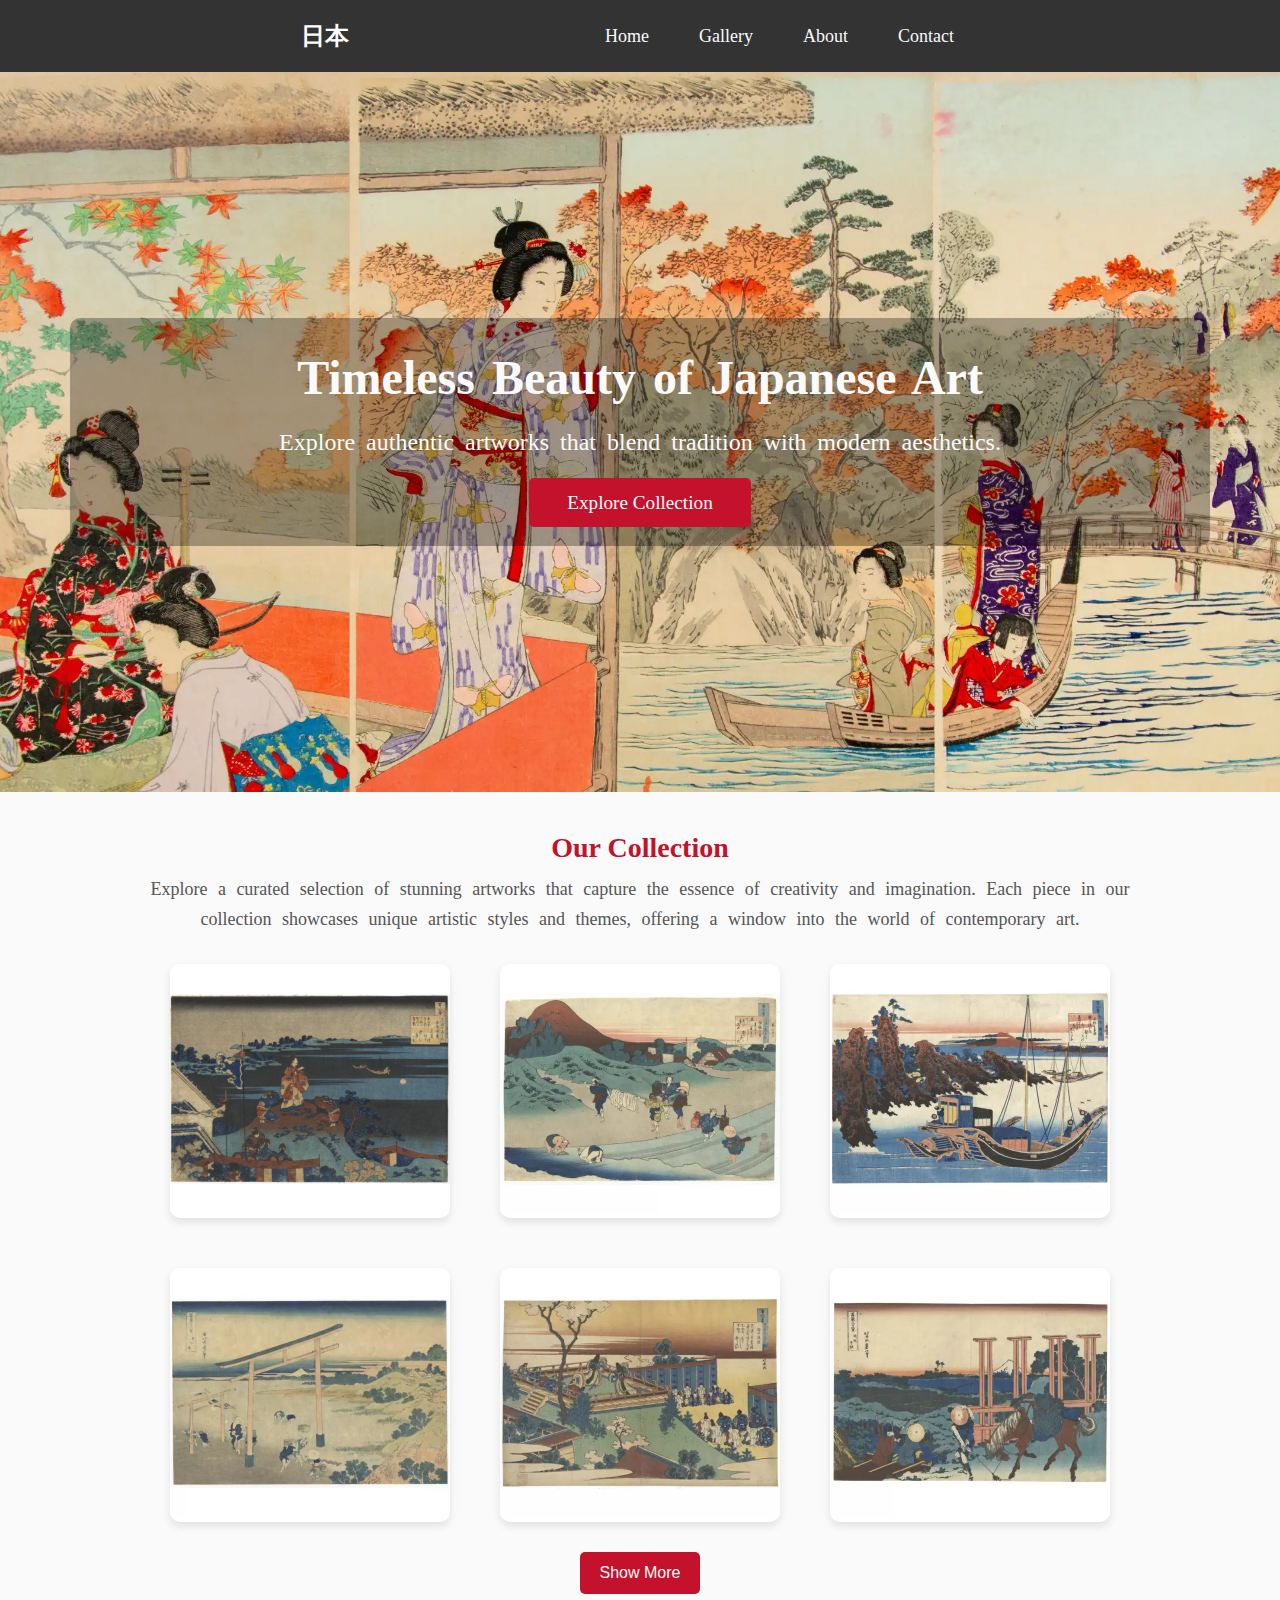
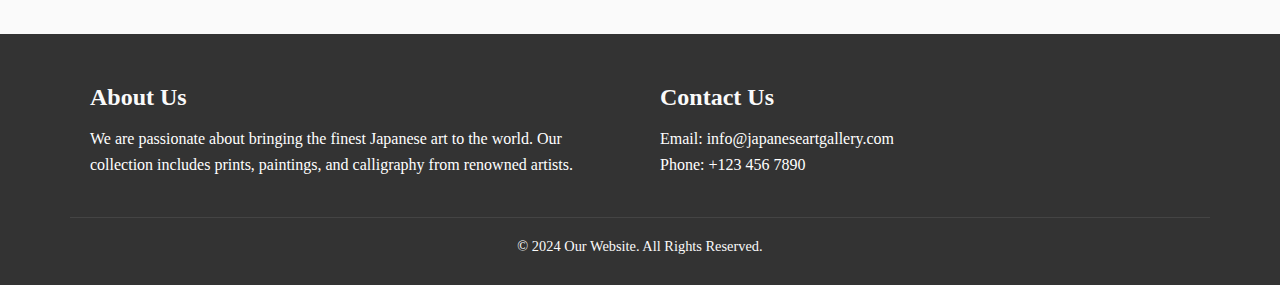
==== index.html @ 6b4b5d24 "home page done !" ====
<!DOCTYPE html>
<html lang="en">
<head>
    <meta charset="UTF-8">
    <meta name="viewport" content="width=device-width, initial-scale=1.0">
    <link rel="stylesheet" href="style.css">
    <link rel="stylesheet" href="css/all.css">
    <link rel="stylesheet" href="css/all.min.css">
    <title>JapArt</title>
    <link rel="stylesheet" href="https://cdnjs.cloudflare.com/ajax/libs/font-awesome/4.7.0/css/font-awesome.min.css">
</head>
<body>
    <header>
        <div class="container">
            <nav>
                <div class="logo">
                    <h1>日本</h1>
                </div>
                <div class="lists">
                    <ul>
                        <li><a href="./index.html">Home</a></li>
                        <li><a href="./Gallery.html">Gallery</a></li>
                        <li><a href="./About.html">About</a></li>
                        <li><a href="./Contact.html">Contact</a></li>
                    </ul>
                </div>
            </nav>
        </div>
    </header>
    
    <main>
        <section id="home" class="hero">
            <div class="container">
                 <div class="hero-content">
                      <h2>Timeless Beauty of Japanese Art</h2>
                      <p>Explore authentic artworks that blend tradition with modern aesthetics.</p>
                      <a href="#collection" class="btn">Explore Collection</a>
                 </div>
            </div>
        </section>
        <section id="collection" class="gallery">
            <div class="container">
                <h2>Our Collection</h2>
            <p>Explore a curated selection of stunning artworks that capture the essence of creativity and imagination. Each piece in our collection showcases unique artistic styles and themes, offering a window into the world of contemporary art.</p>
            
            <div class="art-grid">
                <div class="art-item">
                    <img src="images/Coll1.jpeg" alt="Art 1">
                </div>
                <div class="art-item">
                    <img src="images/coll2.webp" alt="Art 2">
                </div>
                <div class="art-item">
                    <img src="images/coll3.webp" alt="Art 3">               
                </div>
                <div class="art-item">
                    <img src="images/coll4.webp" alt="Art 4">
                </div>
    
                <div class="art-item">
                    <img src="images/coll5.webp" alt="Art 5">
                </div>
                <div class="art-item">
                    <img src="images/coll6.webp" alt="Art 6">
                </div>
            </div>
            <div id="show-more">
                <button>Show More</button>
            </div>
            </div>
        </section>
    </main>
        <!-- Footer -->
        <footer>
            <div class="container">
                <div class="footer-content">
                    <div class="footer-section about">
                        <h3>About Us</h3>
                        <p>We are passionate about bringing the finest Japanese art to the world. Our collection includes prints, paintings, and calligraphy from renowned artists.</p>
                    </div>
    
                    <div class="footer-section contact">
                        <h3>Contact Us</h3>
                        <p>Email: info@japaneseartgallery.com</p>
                        <p>Phone: +123 456 7890</p>
                    </div>
                </div>
                <div class="footer-bottom">
                    <p>&copy; 2024 Our Website. All Rights Reserved.</p>
                </div>
            </div>
        </footer>
    
</body>
</html>
---- style.css ----
:root{
    --PrimaryColor: #333333 ;
    --SecondColor : #C4122C ;
    --ThirdColor : #FAFAFA;
    --Bar : 72px ;
}

*{
    padding: 0;
    margin: 0;
    box-sizing: border-box;
}
body{
    font-family: 'Montserrat';
}
Header{
    background-color: #333333;
    color: var(--ThirdColor);
    width: 100%;
}

.container{
    padding-left: 15px;
    padding-right: 15px;
    margin-left: auto;
    margin-right: auto;
  
}

.container nav{
    display: flex;
    justify-content: space-evenly;
    flex-wrap: wrap;
    align-items: center;
    align-content: flex-start;
    padding-inline: 0px;   
    font-size: 18px;
}

nav .logo h1{
    padding-block: 20px;
    color: white;
    font-size: 24px;
    font-weight: bold;
}
nav .lists ul{
    list-style: none;
    display: flex;
    align-items: center;
}
nav .lists ul li{
    position: relative;
    height: var(--Bar);    
    display: flex;
    align-items: center;
    padding-inline: 25px;
    transition: color 0.3s ease, background-color 0.3s ease;
    cursor: pointer;
}
nav .lists ul li a{
    text-decoration: none;
    color : var(--ThirdColor) ;
}

nav .lists ul li:hover{
    color: #FAFAFA; 
    background-color: var(--SecondColor); 
    border-radius: 5px;
}
nav .lists ul li::after{
    content: " ";
    position: absolute;
    height: 3px;
    width: 0px;
    background-color: var(--ThirdColor);
    top: 0;
    left: 0;
    transition: 0.3s ;
}
nav .lists ul li:hover::after{
    width: 100%;
}

/* main */
main{
    font-family: 'Montserrat';
}
/*  hero section */ 
.hero {
    height: 80vh;
    background-image: url('images/autumn-1.webp');
    background-size: cover;
    background-position: center;
    display: flex;
    justify-content: center;
    align-items: center;
    color: var(--ThirdColor);
    text-align: center;
}
.hero-content {
    background-color: rgba(0, 0, 0, 0.3);
    padding: 2rem; 
    border-radius: 10px;
}
.hero h2 {
    font-size: 3rem;
    margin-bottom: 0.5em;
    word-spacing: 5px;
}
.hero p {
    font-size: 1.5em;
    margin-bottom: 1.5em;
    word-spacing: 5px;
}

.btn {
    background-color: var(--SecondColor);
    color: white;
    padding: 0.75em 2em;
    border-radius: 5px;
    text-decoration: none;
    font-size: 1.2em;
}

.btn:hover {
    background-color: #99f5;
}
/* end hero section */
/* Gallery section */

section#collection {
    padding: 40px;
    text-align: center;
    background-color: #FAFAFA; /* light sea color */
}

#collection h2 {
    color: var(--SecondColor);
    font-size: 28px;
    margin-bottom: 10px;
}

#collection p {
    font-size: 18px;
    color: #555;
    margin-bottom: 30px;
    max-width: 1000px;
    margin-left: auto;
    margin-right: auto;
    word-spacing: 6px; /* Adjust this value as needed */

    line-height: 30px;

}

.art-grid {
    display: flex;
    flex-wrap: wrap;
    justify-content: center;
    gap: 50px;
}

.art-item {
    width: 280px;
    background-color: white;
    border-radius: 10px;
    box-shadow: 0 4px 8px rgba(0, 0, 0, 0.1);
    overflow: hidden;
    transition: transform 0.3s ease, box-shadow 0.3s ease;
}

.art-item img {
    width: 100%;
    height: 250px;
    object-fit: cover;
}

.art-item:hover {
    transform: translateY(-10px);
    box-shadow: 0 8px 16px rgba(0, 0, 0, 0.2);
}

#show-more {
    margin-top: 30px;
}

#show-more button {
    background-color: var(--SecondColor);
    color: #FAFAFA;
    border: none;
    padding: 12px 20px;
    border-radius: 5px;
    font-size: 16px;
    cursor: pointer;
    transition: background-color 0.3s ease-in-out;
}
#show-more button:hover {
   color: var(--PrimaryColor);
   background-color: #e98796;
}
/* end Gallery section */

/* footer */ 
footer {
    background-color:var(--PrimaryColor) ;
    color: var(--ThirdColor);
    padding: 30px 0;
    font-family: 'Montserrat';
}

.footer-content {
    display: flex;
    justify-content: space-between;
    flex-wrap: wrap;
    margin-bottom: 20px;
}

.footer-section {
    flex: 1;
    padding: 20px;
}

.footer-section h3 {
    margin-bottom: 15px;
    font-size: 1.5em;
}

.footer-section p {
    color: #ffffff;
    font-size: 1em;
    line-height: 1.6;
}

.footer-bottom {
    text-align: center;
    padding-top: 20px;
    border-top: 1px solid #444;
}

footer p {
    margin: 0;
    font-size: 0.9em;
}


/* end footer */ 


/* responsivity */ 

/* Small */
@media (min-width: 768px) {
    .container {
      width: 750px;
    }
    
  }
  /* Medium */
 @media (min-width: 992px) {
    .container {
      width: 970px;
    }
  }
  /* Large */
  @media (min-width: 1200px) {
    .container {
      width: 1170px;
    }
  }
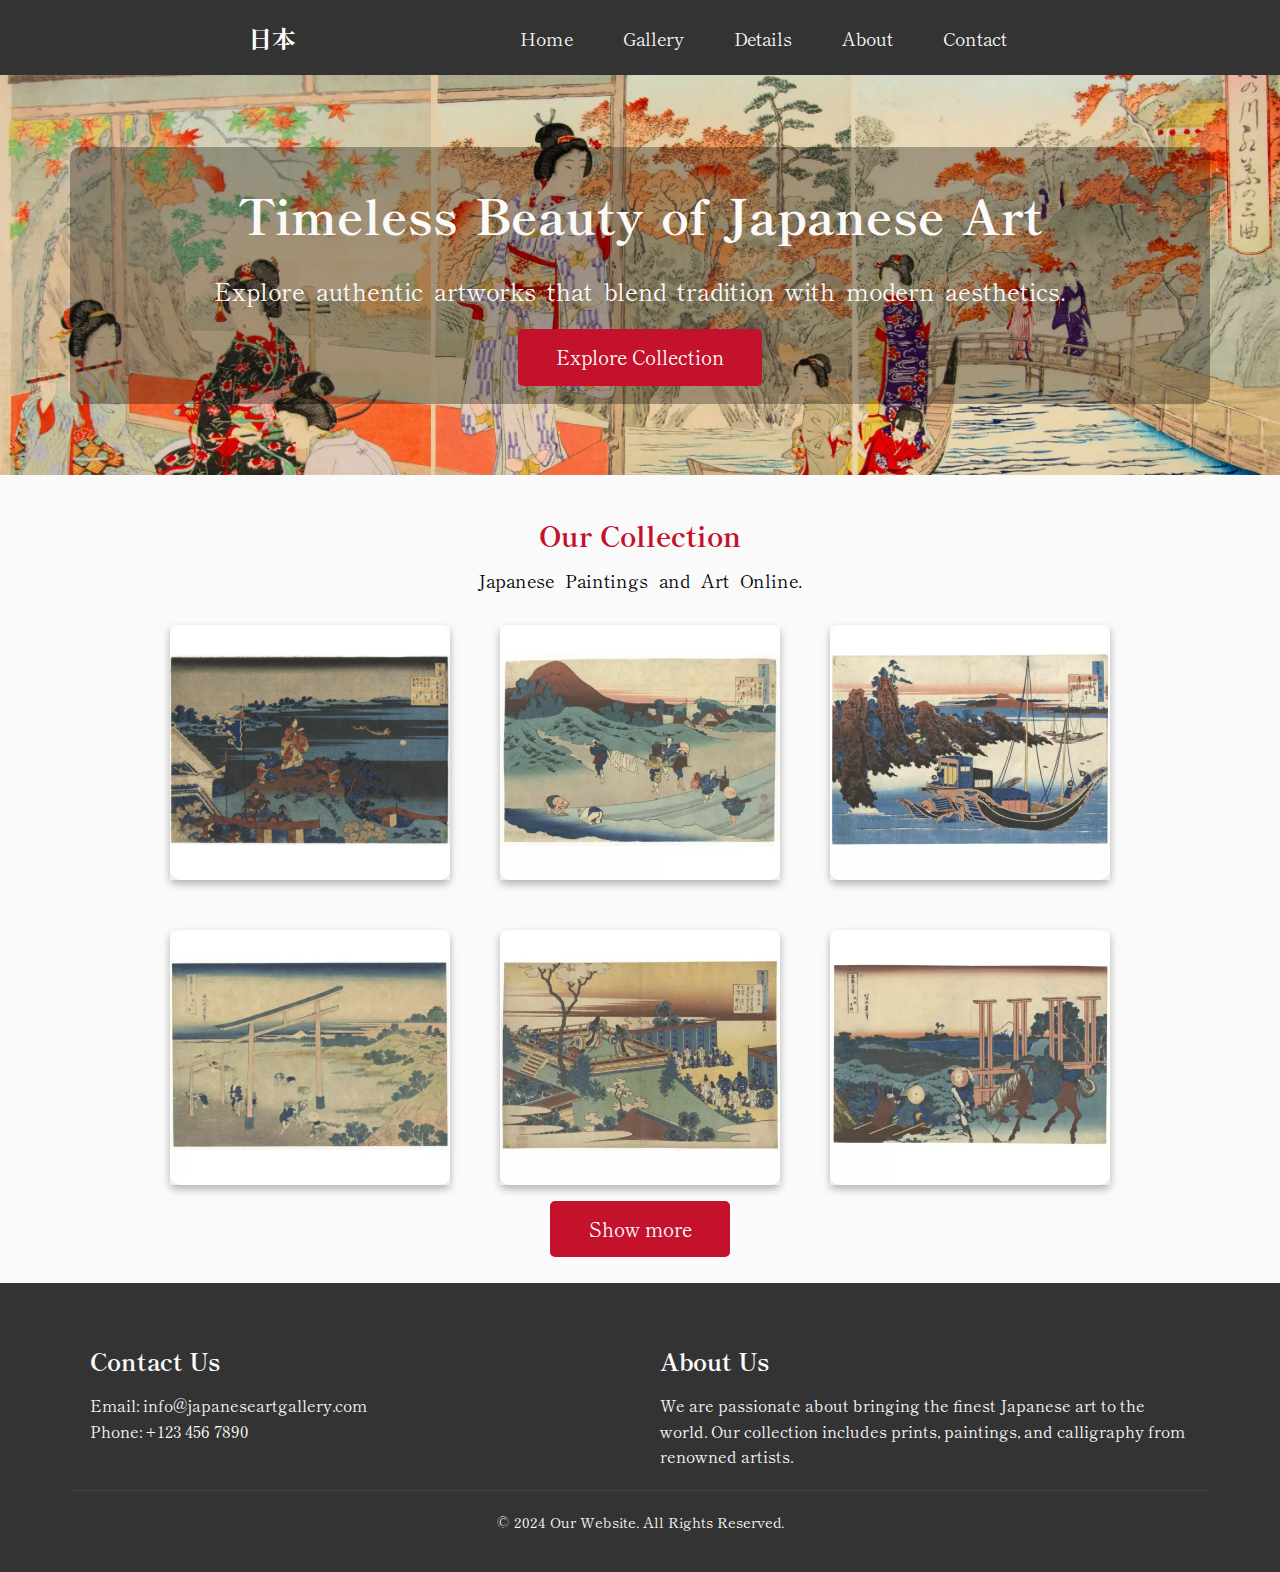
==== commit 71fa473d: "final project" ====
--- a/index.html
+++ b/index.html
@@ -3,11 +3,18 @@
 <head>
     <meta charset="UTF-8">
     <meta name="viewport" content="width=device-width, initial-scale=1.0">
-    <link rel="stylesheet" href="style.css">
+   <meta name="description" content="Explore high-quality Japanese painting. Find your inspiration with our wide selection of unique art pieces.">
+
+    <title>JapArt</title>  
+    <link rel="stylesheet" href="css/style.css">
     <link rel="stylesheet" href="css/all.css">
     <link rel="stylesheet" href="css/all.min.css">
-    <title>JapArt</title>
-    <link rel="stylesheet" href="https://cdnjs.cloudflare.com/ajax/libs/font-awesome/4.7.0/css/font-awesome.min.css">
+    <link rel="preconnect" href="https://fonts.googleapis.com">
+    <link rel="preconnect" href="https://fonts.gstatic.com" crossorigin>
+    <link href="https://fonts.googleapis.com/css2?family=Shippori+Mincho&display=swap" rel="stylesheet">
+    <link rel="stylesheet" href="https://cdnjs.cloudflare.com/ajax/libs/font-awesome/4.7.0/css/font-awesome.min.css"> 
+   
+  
 </head>
 <body>
     <header>
@@ -20,6 +27,7 @@
                     <ul>
                         <li><a href="./index.html">Home</a></li>
                         <li><a href="./Gallery.html">Gallery</a></li>
+                        <li><a href="./Detail.html">Details</a></li>
                         <li><a href="./About.html">About</a></li>
                         <li><a href="./Contact.html">Contact</a></li>
                     </ul>
@@ -27,49 +35,102 @@
             </nav>
         </div>
     </header>
-    
-    <main>
+
         <section id="home" class="hero">
             <div class="container">
                  <div class="hero-content">
                       <h2>Timeless Beauty of Japanese Art</h2>
                       <p>Explore authentic artworks that blend tradition with modern aesthetics.</p>
-                      <a href="#collection" class="btn">Explore Collection</a>
+                      <a href="./Gallery.html" class="btn">Explore Collection</a>
                  </div>
             </div>
         </section>
         <section id="collection" class="gallery">
             <div class="container">
-                <h2>Our Collection</h2>
-            <p>Explore a curated selection of stunning artworks that capture the essence of creativity and imagination. Each piece in our collection showcases unique artistic styles and themes, offering a window into the world of contemporary art.</p>
+            <h2>Our Collection</h2>
+            <p>Japanese Paintings and Art Online.</p>
             
             <div class="art-grid">
-                <div class="art-item">
-                    <img src="images/Coll1.jpeg" alt="Art 1">
+                 <div class="paint">
+                    <div class="flip-card-inner">
+                        <div class="art-item">
+                            <img src="images/Coll1.jpeg" alt="Art 1">
+                        </div>
+                        <div class="art-item-back">
+                            <h1>Hokusai Katsushika</h1> 
+                            <p>Poem by Abe no Nakamaro</p> 
+                            <p>3000$</p>
+                        </div>
+                    </div>
                 </div>
-                <div class="art-item">
-                    <img src="images/coll2.webp" alt="Art 2">
+                  
+                <div class="paint">
+                    <div class="flip-card-inner">
+                        <div class="art-item">
+                            <img src="images/coll2.webp" alt="Art 2">
+                        </div>
+                        <div class="art-item-back">
+                            <h1>Hokusai Katsushika</h1> 
+                            <p>Poem by Abe no Nakamaro</p> 
+                            <p>3000$</p>
+                        </div>
+                    </div>
                 </div>
-                <div class="art-item">
-                    <img src="images/coll3.webp" alt="Art 3">               
+                <div class="paint">
+                    <div class="flip-card-inner">
+                        <div class="art-item">
+                            <img src="images/coll3.webp" alt="Art 3">
+                        </div>
+                        <div class="art-item-back">
+                            <h1>Hokusai Katsushika</h1> 
+                            <p>Poem by Abe no Nakamaro</p> 
+                            <p>3000$</p>
+                        </div>
+                    </div>
                 </div>
-                <div class="art-item">
-                    <img src="images/coll4.webp" alt="Art 4">
+                <div class="paint">
+                    <div class="flip-card-inner">
+                        <div class="art-item">
+                            <img src="images/coll4.webp" alt="Art 4">
+                        </div>
+                        <div class="art-item-back">
+                            <h1>Hokusai Katsushika</h1> 
+                            <p>Poem by Abe no Nakamaro</p> 
+                            <p>3000$</p>
+                        </div>
+                    </div>
                 </div>
-    
-                <div class="art-item">
-                    <img src="images/coll5.webp" alt="Art 5">
+                <div class="paint">
+                    <div class="flip-card-inner">
+                        <div class="art-item">
+                            <img src="images/coll5.webp" alt="Art 5">
+                        </div>
+                        <div class="art-item-back">
+                            <h1>Hokusai Katsushika</h1> 
+                            <p>Poem by Abe no Nakamaro</p> 
+                            <p>3000$</p>
+                        </div>
+                    </div>
                 </div>
-                <div class="art-item">
-                    <img src="images/coll6.webp" alt="Art 6">
+                <div class="paint">
+                    <div class="flip-card-inner">
+                        <div class="art-item">
+                            <img src="images/coll6.webp" alt="Art 6">
+                        </div>
+                        <div class="art-item-back">
+                            <h1>Hokusai Katsushika</h1> 
+                            <p>Poem by Abe no Nakamaro</p> 
+                            <p>3000$</p>
+                        </div>
+                    </div>
                 </div>
+                  
             </div>
             <div id="show-more">
-                <button>Show More</button>
+                <a href="./Gallery.html" class="btn">Show more</a>
             </div>
             </div>
         </section>
-    </main>
         <!-- Footer -->
         <footer>
             <div class="container">
@@ -78,7 +139,7 @@
                         <h3>About Us</h3>
                         <p>We are passionate about bringing the finest Japanese art to the world. Our collection includes prints, paintings, and calligraphy from renowned artists.</p>
                     </div>
-    
+          
                     <div class="footer-section contact">
                         <h3>Contact Us</h3>
                         <p>Email: info@japaneseartgallery.com</p>
@@ -89,7 +150,7 @@
                     <p>&copy; 2024 Our Website. All Rights Reserved.</p>
                 </div>
             </div>
-        </footer>
+          </footer>
     
 </body>
 </html>--- a/css/style.css
+++ b/css/style.css
@@ -0,0 +1,322 @@
+@import url('https://fonts.googleapis.com/css2?family=Shippori+Mincho&display=swap');
+@import url('https://fonts.googleapis.com/css2?family=Sixtyfour+Convergence&display=swap');
+
+:root{
+    --PrimaryColor: #333333 ;
+    --SecondColor : #C4122C ;
+    --ThirdColor : #FAFAFA;
+    --Bar : 72px ;
+}
+*{
+    padding: 0;
+    margin: 0;
+    box-sizing: border-box;
+    font-family: "Shippori Mincho", serif;
+    font-style: normal;
+}
+ 
+Header{
+    background-color: #333333;
+    color: var(--ThirdColor);
+    width: 100%;
+}
+
+.container{
+    padding-left: 15px;
+    padding-right: 15px;
+    margin-left: auto;
+    margin-right: auto;
+  
+}
+
+.container nav{
+    display: flex;
+    justify-content: space-evenly;
+    flex-wrap: wrap;
+    align-items: center;
+    align-content: flex-start;
+    padding-inline: 0px;   
+    font-size: 18px;
+    gap: 20px ;
+}
+
+nav .logo h1{
+    padding-block: 20px;
+    color: white;
+    font-size: 24px;
+    font-weight: bold;
+}
+nav .lists ul{
+    list-style: none;
+    display: flex;
+    align-items: center;
+}
+nav .lists ul li{
+    position: relative;
+    height: var(--Bar);    
+    display: flex;
+    align-items: center;
+    padding-inline: 25px;
+    transition: color 0.3s ease, background-color 0.3s ease;
+    cursor: pointer;
+}
+nav .lists ul li a{
+    text-decoration: none;
+    color : var(--ThirdColor) ;
+}
+
+nav .lists ul li:hover{
+    color: #FAFAFA; 
+    background-color: var(--SecondColor); 
+    border-radius: 5px;
+}
+nav .lists ul li::after{
+    content: " ";
+    position: absolute;
+    height: 3px;
+    width: 0px;
+    background-color: var(--ThirdColor);
+    top: 0;
+    left: 0;
+    transition: 0.3s ;
+}
+nav .lists ul li:hover::after{
+    width: 100%;
+}
+
+/* main home */
+/****************************************************************************************************************/
+main{
+    font-family: 'Montserrat';
+}
+/*  hero section */ 
+.hero {
+    height: 400px;
+    background-image: url('../images/autumn-1.webp');
+    background-size: cover;
+    background-position: center;
+    display: flex;
+    justify-content: center;
+    align-items: center;
+    color: var(--ThirdColor);
+    text-align: center;
+}
+.hero-content {
+    background-color: rgba(0, 0, 0, 0.3);
+    padding: 2rem; 
+    border-radius: 10px;
+}
+.hero h2 {
+    font-size: 3rem;
+    margin-bottom: 0.5em;
+    word-spacing: 5px;
+}
+.hero p {
+    font-size: 1.5em;
+    margin-bottom: 1.5em;
+    word-spacing: 5px;
+}
+
+.btn {
+    background-color: var(--SecondColor);
+    color: white;
+    padding: 0.75em 2em;
+    border-radius: 5px;
+    text-decoration: none;
+    font-size: 1.2em;
+}
+
+.btn:hover {
+    background-color: #99f5;
+}
+/* end hero section */
+/* Gallery section */
+
+section#collection {
+    padding: 40px;
+    text-align: center;
+    background-color: #FAFAFA; /* light sea color */
+}
+
+#collection h2 {
+    color: var(--SecondColor);
+    font-size: 28px;
+    margin-bottom: 10px;
+}
+
+#collection p {
+    font-size: 18px;
+    margin-bottom: 30px;
+    max-width: 1000px;
+    margin-left: auto;
+    margin-right: auto;
+    word-spacing: 6px; /* Adjust this value as needed */
+    line-height: 30px;
+}
+
+.art-grid {
+    display: flex;
+    flex-wrap: wrap;
+    justify-content: center;
+    gap: 50px;
+}
+/**************************/
+
+.flip-card-inner {
+    position: relative;
+    width: 100%;
+    height: 100%;
+    text-align: center;
+    transition: transform 0.6s;
+    transform-style: preserve-3d;
+    box-shadow: 0 4px 8px 0 rgba(0,0,0,0.2);
+  }
+
+.art-item {
+    width: 280px;
+    background-color: white;
+    border-radius: 10px;
+    box-shadow: 0 4px 8px rgba(0, 0, 0, 0.1);
+    overflow: hidden;
+    transition: transform 0.3s ease, box-shadow 0.3s ease;
+    transform-style: preserve-3d;
+    -webkit-backface-visibility: hidden;
+    backface-visibility: hidden;
+}
+.art-item-back {
+    -webkit-backface-visibility: hidden;
+    backface-visibility: hidden;
+    width: 100%;
+    height: 100%;
+    background-color: var(--SecondColor);
+    border-radius: 10px;
+    box-shadow: 0 4px 8px rgba(0, 0, 0, 0.1);
+    overflow: hidden;
+    transition: transform 0.3s ease, box-shadow 0.3s ease;
+    transition: transform 0.6s;
+    position: absolute;
+    transform: rotateY(180deg);
+    color: var(--ThirdColor);
+    top: 0px;
+    padding-top: 60px;
+}
+.art-item-back p {
+    color: var(--ThirdColor);
+}
+
+/*  */
+
+
+  .paint:hover .flip-card-inner {
+    transform: rotateY(180deg);
+  }
+  
+
+
+.art-item img {
+    width: 100%;
+    height: 250px;
+    object-fit: cover;
+}
+
+.art-item:hover {
+    transform: translateY(-10px);
+    box-shadow: 0 8px 16px rgba(0, 0, 0, 0.2);
+}
+/**********************/
+
+#show-more {
+    margin-top: 30px;
+}
+
+#show-more button {
+    background-color: var(--SecondColor);
+    color: #FAFAFA;
+    border: none;
+    padding: 12px 20px;
+    border-radius: 5px;
+    font-size: 16px;
+    cursor: pointer;
+    transition: background-color 0.3s ease-in-out;
+}
+#show-more button:hover {
+   color: var(--PrimaryColor);
+   background-color: #e98796;
+}
+/* end Gallery section */
+/* footer */ 
+footer {
+    background-color: var(--PrimaryColor) ;
+    color: var(--ThirdColor);
+    padding: 40px 0;
+}
+.footer-content {
+    display: flex;
+    /* margin-bottom: 20px; */
+    /* gap: 300px; */
+    justify-content: center;
+    flex-direction: row-reverse;
+}
+.footer-section {
+    flex: 1;
+    padding: 20px;
+}
+
+.footer-section h3 {
+    margin-bottom: 15px;
+    font-size: 1.5em;
+}
+
+.footer-section p {
+    color: var(--ThirdColor);
+    font-size: 1em;
+    line-height: 1.6;
+}
+
+.footer-bottom {
+    text-align: center;
+    padding-top: 20px;
+    border-top: 1px solid #444;
+}
+
+footer p {
+    margin: 0;
+    font-size: 0.9em;
+}
+
+.imgbg{
+    background: url(./images/autumn-1.webp);
+    background-position: center;
+    background-repeat: no-repeat;
+    background-size: cover;
+    position: absolute;
+    top: 0;
+    left: 0;
+    height: 100%;
+    width: 100% ;
+  }
+
+/* end footer */ 
+
+
+/* responsivity */ 
+
+/* Small */
+@media (min-width: 768px) {
+    .container {
+      width: 750px;
+    }
+    
+  }
+  /* Medium */
+ @media (min-width: 992px) {
+    .container {
+      width: 970px;
+    }
+  }
+  /* Large */
+  @media (min-width: 1200px) {
+    .container {
+      width: 1170px;
+    }
+  }